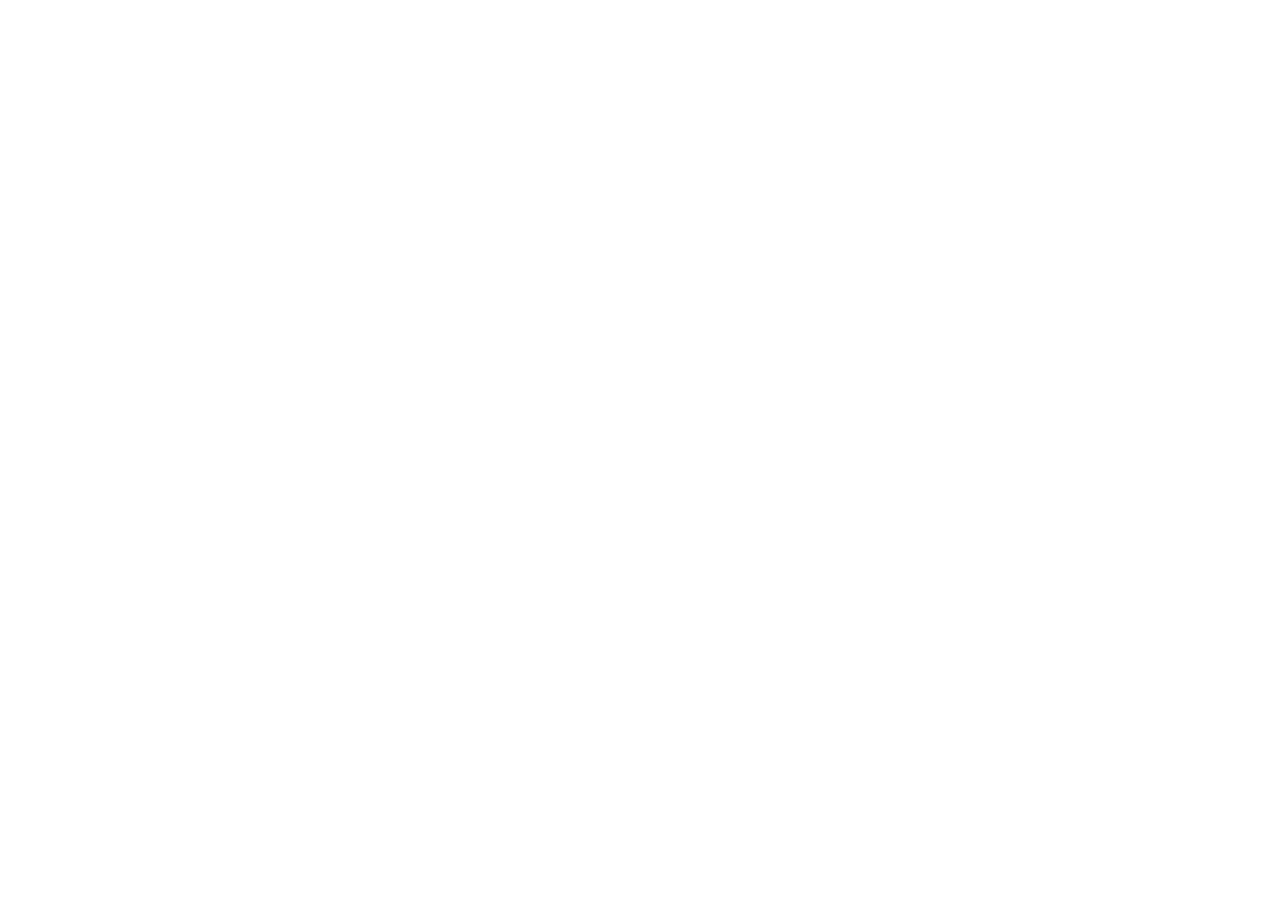
==== index.html @ b1da07f9 "Initial Portfolio Website" ====
<!doctype html>
<html lang="en">
  <head>
    <meta charset="UTF-8" />
    <meta name="viewport" content="width=device-width, initial-scale=1.0" />
    <title>Samin Easar | Portfolio</title>
  </head>
  <body></body>
</html>
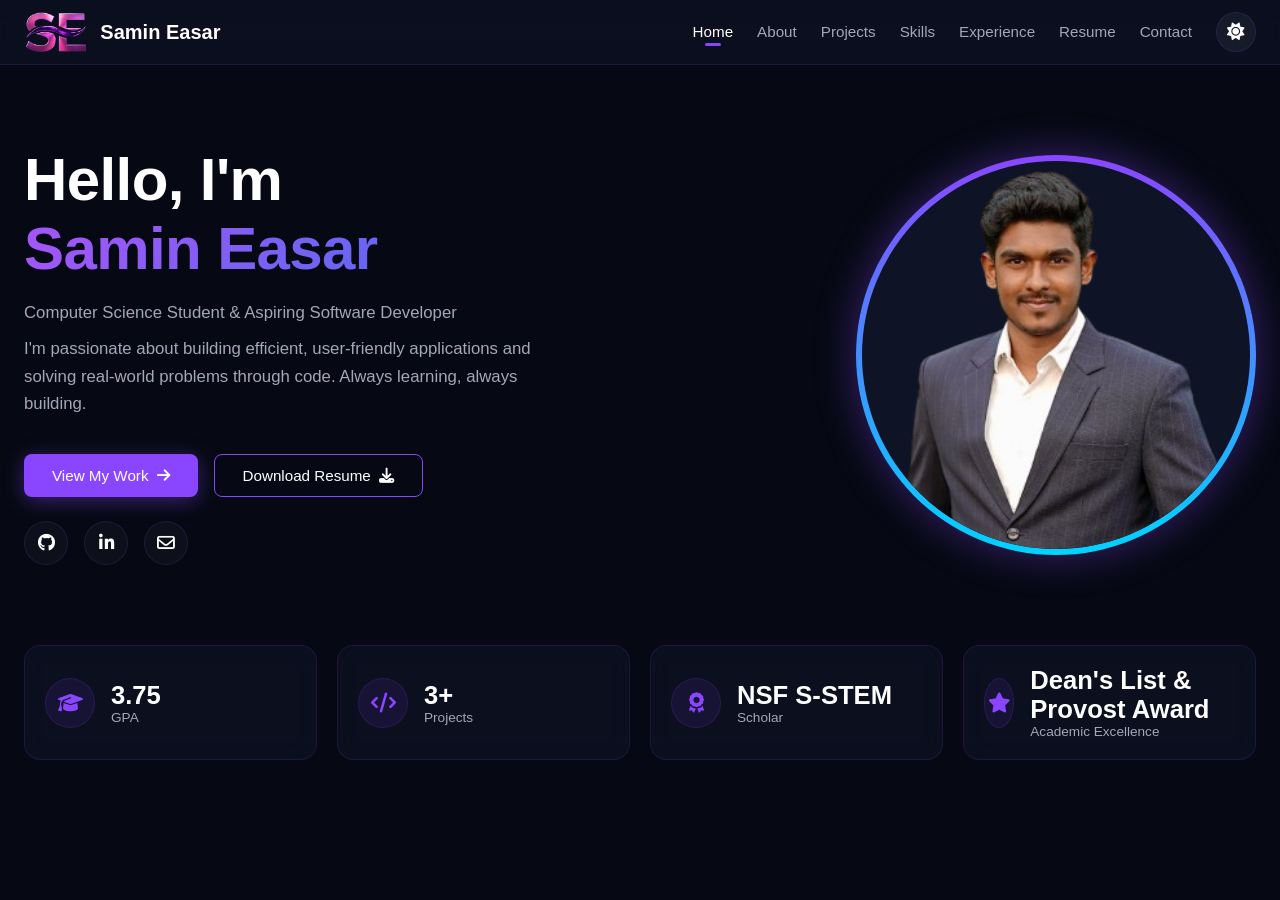
==== commit 3b283f39: "Final portfolio website submission" ====
--- a/index.html
+++ b/index.html
@@ -1,9 +1,136 @@
 <!doctype html>
-<html lang="en">
+<html lang="en" data-theme="dark">
   <head>
     <meta charset="UTF-8" />
     <meta name="viewport" content="width=device-width, initial-scale=1.0" />
-    <title>Samin Easar | Portfolio</title>
+    <title>Portfolio |Samin Easar</title>
+    <link rel="stylesheet" href="style.css" />
+    <link
+      rel="stylesheet"
+      href="https://cdnjs.cloudflare.com/ajax/libs/font-awesome/6.4.0/css/all.min.css"
+    />
   </head>
-  <body></body>
+  <body>
+    <header class="site-header">
+      <nav class="nav-bar">
+        <div class="brand-wrapper">
+          <img
+            src="assets/logos/MyLogo.png"
+            alt="SE Logo Architecture"
+            class="nav-logo-asset"
+          />
+          <span class="brand-logo">Samin Easar</span>
+        </div>
+        <div class="nav-right-container">
+          <ul class="nav-menu">
+            <li><a href="index.html" class="nav-link">Home</a></li>
+            <li><a href="about.html" class="nav-link">About</a></li>
+            <li><a href="projects.html" class="nav-link">Projects</a></li>
+            <li><a href="skills.html" class="nav-link">Skills</a></li>
+            <li><a href="experience.html" class="nav-link">Experience</a></li>
+            <li><a href="resume.html" class="nav-link">Resume</a></li>
+            <li><a href="contact.html" class="nav-link">Contact</a></li>
+          </ul>
+          <button
+            class="theme-switch-widget"
+            id="globalThemeToggler"
+            aria-label="Toggle Theme Engine"
+          >
+            <i class="fas fa-sun"></i>
+          </button>
+          <button class="mobile-toggle" aria-label="Toggle System Menu">
+            <i class="fas fa-bars"></i>
+          </button>
+        </div>
+      </nav>
+    </header>
+
+    <main class="view-wrapper">
+      <section class="hero-layout">
+        <div class="hero-body">
+          <h1 class="hero-title">Hello, I'm <br /><span>Samin Easar</span></h1>
+          <p class="hero-tag">
+            Computer Science Student & Aspiring Software Developer
+          </p>
+          <p class="hero-desc">
+            I'm passionate about building efficient, user-friendly applications
+            and solving real-world problems through code. Always learning,
+            always building.
+          </p>
+
+          <div class="hero-actions">
+            <a href="projects.html" class="btn btn-solid"
+              >View My Work <i class="fas fa-arrow-right"></i
+            ></a>
+            <a href="resume.pdf" download class="btn btn-outline"
+              >Download Resume <i class="fas fa-download"></i
+            ></a>
+          </div>
+
+          <div class="social-circle-row">
+            <a
+              href="https://github.com/samin-easar"
+              target="_blank"
+              class="social-icon"
+              ><i class="fab fa-github"></i
+            ></a>
+            <a
+              href="https://www.linkedin.com/in/samin-easar"
+              target="_blank"
+              class="social-icon"
+              ><i class="fab fa-linkedin-in"></i
+            ></a>
+            <a href="contact.html" class="social-icon"
+              ><i class="far fa-envelope"></i
+            ></a>
+          </div>
+        </div>
+
+        <div class="hero-graphic">
+          <div class="avatar-halo-ring">
+            <img
+              src="assets/images/MyImage.png"
+              alt="Samin Easar Professional Portrait Picture"
+              class="avatar-img"
+            />
+          </div>
+        </div>
+      </section>
+
+      <section class="metrics-strip">
+        <div class="glass-card metric-panel">
+          <div class="metric-glyph-box">
+            <i class="fas fa-graduation-cap"></i>
+          </div>
+          <div>
+            <p class="metric-num">3.75</p>
+            <p class="metric-lbl">GPA</p>
+          </div>
+        </div>
+        <div class="glass-card metric-panel">
+          <div class="metric-glyph-box"><i class="fas fa-code"></i></div>
+          <div>
+            <p class="metric-num">3+</p>
+            <p class="metric-lbl">Projects</p>
+          </div>
+        </div>
+        <div class="glass-card metric-panel">
+          <div class="metric-glyph-box"><i class="fas fa-award"></i></div>
+          <div>
+            <p class="metric-num">NSF S-STEM</p>
+            <p class="metric-lbl">Scholar</p>
+          </div>
+        </div>
+        <div class="glass-card metric-panel">
+          <div class="metric-glyph-box"><i class="fas fa-star"></i></div>
+          <div>
+            <p class="metric-num">Dean's List & Provost Award</p>
+            <p class="metric-lbl">Academic Excellence</p>
+          </div>
+        </div>
+      </section>
+    </main>
+
+    <script src="script.js"></script>
+  </body>
 </html>
--- a/style.css
+++ b/style.css
@@ -0,0 +1,1488 @@
+:root {
+  /* DEFAULT DARK MODE PARAMETERS */
+  --bg-main: #060913;
+  --bg-surface: #0e1326;
+  --bg-glass: rgba(14, 19, 38, 0.65);
+  --border-glass: rgba(138, 70, 255, 0.15);
+  --text-white: #ffffff;
+  --text-gray: #a2a8b8;
+  --doc-bg: #ffffff;
+  --doc-text: #000000;
+
+  /* UNIVERSAL ASSET TOKENS */
+  --purple-primary: #8a46ff;
+  --purple-glow: rgba(138, 70, 255, 0.4);
+  --neon-blue: #00d4ff;
+  --neon-blue-glow: rgba(0, 212, 255, 0.3);
+  --font-headings: sans-serif;
+  --font-body: sans-serif;
+  --transition-smooth: all 0.3s cubic-bezier(0.4, 0, 0.2, 1);
+}
+
+/* INVERTED LIGHT MODE PARAMETERS -Use HTML root elements containing [data-theme="light"] properties*/
+[data-theme="light"] {
+  --bg-main: #f3f4f6;
+  --bg-surface: #ffffff;
+  --bg-glass: rgba(255, 255, 255, 0.75);
+  --border-glass: rgba(138, 70, 255, 0.2);
+  --text-white: #111827; /* Deep midnight black for crisp readability in light mode */
+  --text-gray: #4b5563; /* High contrast dark slate grey for subtexts */
+  --doc-bg: #f9fafb;
+  --doc-text: #111827;
+  --purple-glow: rgba(138, 70, 255, 0.15);
+}
+
+* {
+  box-sizing: border-box;
+  margin: 0;
+  padding: 0;
+}
+
+html {
+  scroll-behavior: smooth; /* Animates internal viewport jumps elegantly */
+  background-color: var(--bg-main);
+  color: var(--text-white);
+  font-family: var(--font-body);
+  transition:
+    background-color var(--transition-smooth),
+    color var(--transition-smooth);
+}
+
+body {
+  min-height: 100vh; /* Extends canvas envelope to minimum device viewport elevations */
+  display: flex;
+  flex-direction: column;
+  overflow-x: hidden;
+  background-color: var(--bg-main);
+  color: var(--text-white);
+}
+
+h1,
+h2,
+h3,
+h4,
+h5,
+h6 {
+  font-family: var(--font-headings);
+  letter-spacing: -0.01em;
+  color: var(
+    --text-white
+  ); /* Ensures all heading tags update dynamically with the theme */
+}
+
+a {
+  text-decoration: none;
+  color: inherit;
+}
+
+li {
+  list-style: none;
+}
+
+.glass-card {
+  background: var(--bg-glass);
+  backdrop-filter: blur(
+    12px
+  ); /* Computes modern glass frosted blurring pixel masks */
+  -webkit-backdrop-filter: blur(
+    12px
+  ); /* Compatibility rendering overlay for iOS devices */
+  border: 1px solid var(--border-glass);
+  border-radius: 16px;
+  transition: var(--transition-smooth);
+  color: var(--text-white);
+}
+
+.glass-card:hover {
+  border-color: rgba(138, 70, 255, 0.4);
+  box-shadow: 0 10px 30px rgba(138, 70, 255, 0.08);
+}
+
+.text-gradient {
+  background: linear-gradient(
+    135deg,
+    var(--text-white) 30%,
+    var(--purple-primary) 100%
+  );
+  -webkit-background-clip: text;
+  -webkit-text-fill-color: transparent;
+}
+
+.text-purple-glow {
+  color: var(--purple-primary);
+  text-shadow: 0 0 15px var(--purple-glow);
+}
+
+.btn {
+  display: inline-flex;
+  align-items: center;
+  justify-content: center;
+  gap: 8px; /* Places standard uniform spacing layout paths between labels and icons */
+  padding: 12px 28px;
+  font-family: var(--font-headings);
+  font-weight: 500;
+  font-size: 0.95rem;
+  border-radius: 8px;
+  cursor: pointer;
+  transition: var(--transition-smooth);
+}
+
+.btn-solid {
+  background: var(--purple-primary);
+  color: #ffffff !important; /* Locks button label contrast */
+  border: none;
+  box-shadow: 0 4px 20px var(--purple-glow);
+}
+
+.btn-solid:hover {
+  background: #9d62ff;
+  transform: translateY(-2px);
+  box-shadow: 0 6px 25px rgba(138, 70, 255, 0.6);
+}
+
+.btn-outline {
+  background: transparent;
+  color: var(--text-white);
+  border: 1px solid var(--purple-primary);
+}
+
+.btn-outline:hover {
+  background: rgba(138, 70, 255, 0.1);
+  transform: translateY(-2px);
+}
+
+/* Professional Link Rows */
+.social-circle-row {
+  display: flex;
+  gap: 16px;
+  margin-top: 24px;
+}
+
+.social-icon {
+  width: 44px;
+  height: 44px;
+  display: flex;
+  align-items: center;
+  justify-content: center;
+  border-radius: 50%;
+  border: 1px solid var(--border-glass);
+  background: rgba(255, 255, 255, 0.03);
+  font-size: 1.1rem;
+  color: var(--text-white);
+  transition: var(--transition-smooth);
+}
+
+.social-icon:hover {
+  border-color: var(--neon-blue);
+  color: var(--neon-blue);
+  box-shadow: 0 0 15px var(--neon-blue-glow); /* Alternative color light splash feedback */
+  transform: scale(1.05);
+}
+
+/* NAVIGATION MENU HEADER MODULE & THEME SWITCH INTERFACE */
+.site-header {
+  position: sticky;
+  top: 0;
+  z-index: 2000;
+  background: var(--bg-glass);
+  backdrop-filter: blur(16px);
+  -webkit-backdrop-filter: blur(16px);
+  border-bottom: 1px solid var(--border-glass);
+}
+
+.nav-bar {
+  max-width: 1300px;
+  margin: 0 auto;
+  padding: 12px 24px;
+  display: flex;
+  justify-content: space-between;
+  align-items: center;
+}
+
+.brand-wrapper {
+  display: flex;
+  align-items: center;
+  gap: 12px;
+}
+
+.nav-logo-asset {
+  height: 40px;
+  width: auto;
+  display: block;
+}
+
+.brand-logo {
+  font-weight: 700;
+  font-size: 1.25rem;
+  color: var(--text-white);
+}
+
+.nav-right-container {
+  display: flex;
+  align-items: center;
+  gap: 24px;
+}
+
+.nav-menu {
+  display: flex;
+  align-items: center;
+  gap: 24px;
+}
+
+.nav-link {
+  font-size: 0.95rem;
+  font-weight: 500;
+  color: var(--text-gray) !important;
+  position: relative;
+  padding: 6px 0;
+}
+
+.nav-link:hover,
+.nav-link.active {
+  color: var(--text-white) !important;
+}
+
+/* Menu Highlight Interaction Trackers */
+.nav-link::after {
+  content: "";
+  position: absolute;
+  bottom: 0;
+  left: 50%;
+  width: 0;
+  height: 3px;
+  background: var(--purple-primary);
+  border-radius: 2px;
+  transition: var(--transition-smooth);
+  transform: translateX(
+    -50%
+  ); /* Centers alignment axis directly on horizontal points */
+}
+
+.nav-link.active::after {
+  width: 16px;
+}
+
+/* Dark Mode Round Toggler Button Component */
+.theme-switch-widget {
+  background: rgba(255, 255, 255, 0.05);
+  border: 1px solid var(--border-glass);
+  color: var(--text-white);
+  width: 40px;
+  height: 40px;
+  border-radius: 50%;
+  cursor: pointer;
+  display: flex;
+  align-items: center;
+  justify-content: center;
+  font-size: 1.1rem;
+  transition: var(--transition-smooth);
+}
+
+.theme-switch-widget:hover {
+  background: var(--purple-primary);
+  color: #ffffff;
+  box-shadow: 0 0 15px var(--purple-glow);
+}
+
+.mobile-toggle {
+  display: none;
+  background: none;
+  border: none;
+  color: var(--text-white);
+  font-size: 1.4rem;
+  cursor: pointer;
+}
+
+/* TEMPLATE MAIN CONTAINER FLOWS */
+.view-wrapper {
+  flex: 1;
+  max-width: 1300px;
+  width: 100%;
+  margin: 0 auto;
+  padding: 40px 24px 80px;
+}
+
+/* INDEX LANDING HERO SECTION MODULE */
+.hero-layout {
+  display: flex;
+  align-items: center;
+  justify-content: space-between;
+  gap: 60px;
+  padding: 40px 0;
+}
+
+.hero-body {
+  flex: 1;
+}
+
+.hero-tag {
+  font-size: 1.05rem;
+  font-weight: 500;
+  color: var(--text-gray);
+  margin-bottom: 12px;
+}
+
+.hero-title {
+  font-size: 3.75rem;
+  font-weight: 800;
+  line-height: 1.15;
+  margin-bottom: 20px;
+  color: var(--text-white);
+}
+
+.hero-title span {
+  background: linear-gradient(135deg, #a855f7 0%, #6366f1 100%);
+  -webkit-background-clip: text;
+  -webkit-text-fill-color: transparent;
+}
+
+.hero-desc {
+  font-size: 1.05rem;
+  color: var(--text-gray);
+  line-height: 1.65;
+  max-width: 550px;
+  margin-bottom: 36px;
+}
+
+.hero-actions {
+  display: flex;
+  gap: 16px;
+}
+
+.hero-graphic {
+  position: relative;
+  display: flex;
+  justify-content: center;
+  align-items: center;
+}
+
+/* Circular Portrait Avatar Frame Glow Configuration */
+.avatar-halo-ring {
+  width: 400px;
+  height: 400px;
+  border-radius: 50%;
+  padding: 6px;
+  background: linear-gradient(180deg, var(--purple-primary), var(--neon-blue));
+  box-shadow: 0 0 40px var(--purple-glow);
+}
+
+.avatar-img {
+  width: 100%;
+  height: 100%;
+  object-fit: cover;
+  border-radius: 50%;
+  background: var(--bg-surface);
+}
+
+/* Wide Quick Glance Metric Dashboard Panels */
+.metrics-strip {
+  display: grid;
+  grid-template-columns: repeat(4, 1fr);
+  gap: 20px;
+  margin-top: 40px;
+}
+
+.metric-panel {
+  padding: 20px;
+  display: flex;
+  align-items: center;
+  gap: 16px;
+}
+
+.metric-glyph-box {
+  width: 50px;
+  height: 50px;
+  border-radius: 50%;
+  background: rgba(138, 70, 255, 0.1);
+  display: flex;
+  align-items: center;
+  justify-content: center;
+  font-size: 1.25rem;
+  color: var(--purple-primary);
+  border: 1px solid var(--border-glass);
+}
+
+.metric-num {
+  font-size: 1.6rem;
+  font-weight: 700;
+  color: var(--text-white);
+}
+
+.metric-lbl {
+  font-size: 0.85rem;
+  color: var(--text-gray);
+}
+
+/* ABOUT BIO SECTION MODULE */
+.about-split-layout {
+  display: grid;
+  grid-template-columns: 1.1fr 0.9fr;
+  gap: 50px;
+}
+
+.about-main-title {
+  font-size: 2.75rem;
+  margin-bottom: 24px;
+  position: relative;
+  display: inline-block;
+  color: var(--text-white);
+}
+
+.about-main-title::after {
+  content: "";
+  position: absolute;
+  bottom: -6px;
+  left: 0;
+  width: 50px;
+  height: 4px;
+  background: var(--purple-primary);
+  border-radius: 2px;
+}
+
+.about-bio p {
+  color: var(--text-gray);
+  line-height: 1.7;
+  font-size: 1.05rem;
+  margin-bottom: 20px;
+}
+
+.signature-svg {
+  font-family: sans-serif;
+  font-style: italic;
+  font-size: 1.8rem;
+  font-weight: 600;
+  color: var(--purple-primary);
+  margin: 20px 0;
+}
+
+.about-studio-card {
+  width: 100%;
+  border-radius: 16px;
+  overflow: hidden;
+  margin-top: 20px;
+}
+
+.about-studio-card img {
+  width: 100%;
+  display: block;
+  object-fit: cover;
+}
+
+/* Right Profile Personal Identity Card Table Module */
+.info-panel {
+  padding: 24px;
+}
+
+.info-panel-title {
+  font-size: 1.2rem;
+  margin-bottom: 20px;
+  display: flex;
+  align-items: center;
+  gap: 10px;
+  color: var(--text-white);
+}
+
+.info-matrix-row {
+  display: flex;
+  justify-content: space-between;
+  align-items: center;
+  padding: 14px 0;
+  border-bottom: 1px solid var(--border-glass);
+  font-size: 0.95rem;
+}
+
+.info-matrix-row:last-child {
+  border-bottom: none;
+}
+
+.matrix-label {
+  color: var(--text-gray);
+  display: flex;
+  align-items: center;
+  gap: 10px;
+}
+
+.matrix-val {
+  font-weight: 500;
+  color: var(--text-white);
+}
+
+.matrix-val.status-glow {
+  color: var(--neon-blue) !important;
+  text-shadow: 0 0 10px var(--neon-blue-glow);
+}
+
+.what-we-do-zone {
+  margin-top: 40px;
+}
+
+.sub-section-title {
+  font-size: 1.5rem;
+  margin-bottom: 20px;
+  color: var(--text-white);
+}
+
+/* Double Column Competence Grid blocks */
+.what-we-do-grid {
+  display: grid;
+  grid-template-columns: 1fr 1fr;
+  gap: 16px;
+}
+
+.service-box {
+  padding: 20px;
+}
+
+.service-icon-wrapper {
+  width: 44px;
+  height: 44px;
+  border-radius: 10px;
+  background: rgba(138, 70, 255, 0.1);
+  border: 1px solid var(--border-glass);
+  display: flex;
+  align-items: center;
+  justify-content: center;
+  font-size: 1.2rem;
+  color: var(--purple-primary);
+  margin-bottom: 14px;
+}
+
+.service-box h4 {
+  font-size: 1.1rem;
+  margin-bottom: 8px;
+  color: var(--text-white);
+}
+
+.service-box p {
+  font-size: 0.85rem;
+  color: var(--text-gray);
+  line-height: 1.5;
+}
+
+/* PROJECTS GALLERY VIEW EXTENSIONS */
+.center-heading-block {
+  text-align: center;
+  margin-bottom: 40px;
+}
+
+.center-heading-block h1 {
+  font-size: 2.75rem;
+  margin-bottom: 8px;
+  color: var(--text-white);
+}
+
+.center-heading-block p {
+  color: var(--text-gray);
+}
+
+/* JavaScript Project Filter Control row */
+.filter-button-container {
+  display: flex;
+  justify-content: center;
+  gap: 12px;
+  margin-bottom: 40px;
+}
+
+.filter-trigger {
+  background: var(--bg-surface);
+  border: 1px solid var(--border-glass);
+  color: var(--text-gray);
+  padding: 8px 22px;
+  border-radius: 30px;
+  font-family: var(--font-headings);
+  font-size: 0.9rem;
+  font-weight: 500;
+  cursor: pointer;
+  transition: var(--transition-smooth);
+}
+
+.filter-trigger:hover,
+.filter-trigger.active {
+  background: var(--purple-primary);
+  color: #ffffff !important;
+  border-color: var(--purple-primary);
+  box-shadow: 0 4px 15px var(--purple-glow);
+}
+
+/* Split Showcase Project Matrix Grid layout */
+.showcase-grid {
+  display: grid;
+  grid-template-columns: repeat(2, 1fr);
+  gap: 24px;
+}
+
+.showcase-card {
+  overflow: hidden;
+  display: flex;
+  flex-direction: column;
+}
+
+.showcase-visual {
+  width: 100%;
+  height: 220px;
+  overflow: hidden;
+  background: #12182d;
+  border-bottom: 1px solid var(--border-glass);
+}
+
+.showcase-visual img {
+  width: 100%;
+  height: 100%;
+  object-fit: cover;
+  transition: var(--transition-smooth);
+}
+
+.showcase-card:hover .showcase-visual img {
+  transform: scale(1.03);
+}
+
+.showcase-details {
+  padding: 24px;
+  flex: 1;
+  display: flex;
+  flex-direction: column;
+}
+
+.showcase-details h3 {
+  font-size: 1.25rem;
+  margin-bottom: 6px;
+  color: var(--text-white);
+}
+
+.showcase-details p {
+  font-size: 0.9rem;
+  color: var(--text-gray);
+  line-height: 1.5;
+  margin-bottom: 16px;
+}
+
+.tag-cloud {
+  display: flex;
+  flex-wrap: wrap;
+  gap: 8px;
+  margin-top: auto;
+  margin-bottom: 16px;
+}
+
+.tech-pill {
+  font-size: 0.75rem;
+  background: rgba(255, 255, 255, 0.05);
+  border: 1px solid var(--border-glass);
+  padding: 4px 12px;
+  border-radius: 12px;
+  color: var(--text-gray);
+}
+
+body.light .tech-pill {
+  color: #111827;
+  background: rgba(0, 0, 0, 0.05);
+}
+
+.showcase-action-anchor {
+  font-size: 0.9rem;
+  font-weight: 600;
+  color: var(--purple-primary);
+  display: inline-flex;
+  align-items: center;
+  gap: 6px;
+}
+
+/* PROJECT DETAIL VIEW SPECIFICS EXTENSIONS */
+.back-nav-container {
+  margin-bottom: 30px;
+}
+
+.back-link {
+  display: inline-flex;
+  align-items: center;
+  gap: 8px;
+  color: var(--text-gray);
+  font-weight: 500;
+}
+
+.back-link:hover {
+  color: var(--purple-primary);
+}
+
+.detail-split-layout {
+  display: grid;
+  grid-template-columns: 1fr 1fr;
+  gap: 50px;
+  align-items: start;
+}
+
+/* Computer Aided Mockup Frame Interface Wrapper */
+.detail-mockup-wrapper {
+  background: radial-gradient(
+    circle at center,
+    var(--purple-glow) 0%,
+    transparent 70%
+  );
+  padding: 40px;
+  display: flex;
+  justify-content: center;
+  border-radius: 20px;
+}
+
+.phone-frame-container {
+  width: 280px;
+  background: #000000;
+  border: 10px solid #1a1e2e;
+  border-radius: 36px;
+  box-shadow: 0 25px 60px rgba(0, 0, 0, 0.6);
+  overflow: hidden;
+}
+
+.phone-frame-container img {
+  width: 100%;
+  display: block;
+}
+
+.detail-info-pane h1 {
+  font-size: 2.75rem;
+  margin-bottom: 16px;
+  line-height: 1.15;
+  color: var(--text-white);
+}
+
+.detail-info-pane p {
+  color: var(--text-gray);
+  font-size: 1.05rem;
+  line-height: 1.65;
+  margin-bottom: 30px;
+}
+
+.detail-meta-stack {
+  display: grid;
+  grid-template-columns: 1fr 1fr;
+  gap: 30px;
+  margin-bottom: 40px;
+}
+
+.meta-column h3 {
+  font-size: 1.1rem;
+  margin-bottom: 14px;
+  border-bottom: 1px solid var(--border-glass);
+  padding-bottom: 6px;
+  color: var(--text-white);
+}
+
+.bullet-features-list li {
+  display: flex;
+  align-items: start;
+  gap: 10px;
+  font-size: 0.95rem;
+  color: var(--text-gray);
+  margin-bottom: 10px;
+}
+
+.bullet-features-list li i {
+  color: var(--neon-blue);
+  margin-top: 4px;
+}
+
+.detail-actions-row {
+  display: flex;
+  gap: 16px;
+  border-bottom: 1px solid var(--border-glass);
+  padding-bottom: 40px;
+  margin-bottom: 40px;
+}
+
+.related-showcase-zone h2 {
+  font-size: 1.4rem;
+  margin-bottom: 20px;
+  color: var(--text-white);
+}
+
+.related-grid-layout {
+  display: grid;
+  grid-template-columns: repeat(3, 1fr);
+  gap: 16px;
+}
+
+.related-mini-card {
+  padding: 16px;
+  display: flex;
+  align-items: center;
+  gap: 12px;
+}
+
+.related-icon-box {
+  font-size: 1.5rem;
+  color: var(--purple-primary);
+}
+
+.related-mini-card h4 {
+  font-size: 0.95rem;
+  margin-bottom: 2px;
+  color: var(--text-white);
+}
+
+.related-mini-card p {
+  font-size: 0.8rem;
+  color: var(--text-gray);
+}
+
+/* SKILLS MATRIX VIEW EXTENSIONS */
+.skills-split-layout {
+  display: grid;
+  grid-template-columns: 1fr 1fr;
+  gap: 30px;
+}
+
+.skills-column-box {
+  padding: 24px;
+}
+
+.skills-column-box h3 {
+  font-size: 1.2rem;
+  margin-bottom: 24px;
+  display: flex;
+  align-items: center;
+  gap: 10px;
+  color: var(--text-white);
+}
+
+.skills-column-box h3 i {
+  color: var(--purple-primary);
+}
+
+.progress-metric-item {
+  margin-bottom: 18px;
+}
+
+.progress-metric-meta {
+  display: flex;
+  justify-content: space-between;
+  font-size: 0.9rem;
+  font-weight: 500;
+  margin-bottom: 6px;
+  color: var(--text-white);
+}
+
+/* Skill track empty canvas channel */
+.progress-track-bg {
+  width: 100%;
+  height: 7px;
+  background: rgba(255, 255, 255, 0.05);
+  border-radius: 4px;
+  overflow: hidden;
+}
+
+body.light .progress-track-bg {
+  background: rgba(0, 0, 0, 0.08);
+}
+
+/* Interpolated fill node component animated via JavaScript trigger */
+.progress-fill-node {
+  height: 100%;
+  background: linear-gradient(90deg, var(--purple-primary), var(--neon-blue));
+  border-radius: 4px;
+  width: 0%;
+  box-shadow: 0 0 10px var(--purple-glow);
+  transition: width 1s cubic-bezier(0.4, 0, 0.2, 1);
+}
+
+/* 3 Column Grid matrix framework for developer tools */
+.grid-tools-layout {
+  display: grid;
+  grid-template-columns: repeat(3, 1fr);
+  gap: 14px;
+}
+
+.tool-tile-card {
+  padding: 20px;
+  text-align: center;
+  display: flex;
+  flex-direction: column;
+  align-items: center;
+  gap: 10px;
+}
+
+.tool-tile-card i {
+  font-size: 2.2rem;
+  background: linear-gradient(135deg, var(--text-white), var(--purple-primary));
+  -webkit-background-clip: text;
+  -webkit-text-fill-color: transparent;
+}
+
+body.light .tool-tile-card i {
+  background: linear-gradient(135deg, #111827, var(--purple-primary));
+  -webkit-background-clip: text;
+  -webkit-text-fill-color: transparent;
+}
+
+.tool-tile-card span {
+  font-size: 0.85rem;
+  font-weight: 500;
+  color: var(--text-gray);
+}
+
+/* Horizontal Professional Soft Competencies Strip */
+.soft-skills-full-strip {
+  margin-top: 30px;
+  padding: 24px;
+}
+
+.soft-skills-full-strip h3 {
+  font-size: 1.2rem;
+  margin-bottom: 20px;
+  display: flex;
+  align-items: center;
+  gap: 10px;
+  color: var(--text-white);
+}
+
+.soft-skills-row-layout {
+  display: grid;
+  grid-template-columns: repeat(5, 1fr);
+  gap: 14px;
+}
+
+.soft-skill-capsule {
+  padding: 16px 8px;
+  text-align: center;
+  display: flex;
+  flex-direction: column;
+  align-items: center;
+  gap: 10px;
+}
+
+.soft-skill-capsule i {
+  font-size: 1.3rem;
+  color: var(--purple-primary);
+}
+
+.soft-skill-capsule span {
+  font-size: 0.85rem;
+  font-weight: 500;
+  color: var(--text-white);
+}
+
+.quote-marquee-banner {
+  margin-top: 40px;
+  padding: 20px;
+  text-align: center;
+  font-family: var(--font-headings);
+  font-size: 1.35rem;
+  font-weight: 600;
+  background: linear-gradient(
+    90deg,
+    transparent,
+    rgba(138, 70, 255, 0.08) 50%,
+    transparent
+  );
+}
+
+/* WORK EXPERIENCE TIMELINE COMPONENT */
+.experience-vertical-timeline {
+  max-width: 850px;
+  margin: 40px auto 0;
+  position: relative;
+  padding-left: 32px;
+}
+
+.experience-vertical-timeline::before {
+  content: "";
+  position: absolute;
+  top: 5px;
+  left: 11px;
+  width: 2px;
+  height: 100%;
+  background: linear-gradient(
+    180deg,
+    var(--purple-primary) 0%,
+    rgba(138, 70, 255, 0.03) 100%
+  );
+}
+
+.timeline-event-card {
+  position: relative;
+  margin-bottom: 24px;
+  padding: 24px;
+  display: flex;
+  gap: 20px;
+  align-items: start;
+}
+
+.timeline-event-card::before {
+  content: "";
+  position: absolute;
+  top: 28px;
+  left: -26px;
+  width: 10px;
+  height: 10px;
+  border-radius: 50%;
+  background: var(--purple-primary);
+  box-shadow: 0 0 10px var(--purple-glow);
+  z-index: 10;
+}
+
+.timeline-icon-box {
+  width: 46px;
+  height: 46px;
+  border-radius: 10px;
+  background: rgba(255, 255, 255, 0.02);
+  border: 1px solid var(--border-glass);
+  display: flex;
+  align-items: center;
+  justify-content: center;
+  font-size: 1.2rem;
+  color: var(--purple-primary);
+  flex-shrink: 0;
+}
+
+.timeline-body-content {
+  flex: 1;
+}
+
+.timeline-header-row {
+  display: flex;
+  justify-content: space-between;
+  align-items: start;
+  margin-bottom: 12px;
+}
+
+.timeline-header-row h3 {
+  font-size: 1.15rem;
+  margin-bottom: 2px;
+  color: var(--text-white);
+}
+
+.timeline-header-row h4 {
+  font-size: 0.95rem;
+  color: var(--purple-primary);
+  font-weight: 500;
+}
+
+.timeline-date-badge {
+  display: inline-flex;
+  align-items: center;
+  gap: 6px;
+  padding: 5px 12px;
+  background: rgba(255, 255, 255, 0.03);
+  border: 1px solid var(--border-glass);
+  border-radius: 20px;
+  font-size: 0.8rem;
+  color: var(--text-gray);
+  white-space: nowrap;
+}
+
+.timeline-desc-list li {
+  position: relative;
+  padding-left: 14px;
+  font-size: 0.9rem;
+  color: var(--text-gray);
+  line-height: 1.6;
+  margin-bottom: 6px;
+}
+
+.timeline-desc-list li::before {
+  content: "";
+  position: absolute;
+  top: 8px;
+  left: 0;
+  width: 4px;
+  height: 4px;
+  border-radius: 50%;
+  background: var(--purple-primary);
+}
+
+/* RESUME SPLIT VIEW CONFIGURATION EXTENSIONS */
+.resume-split-layout {
+  display: grid;
+  grid-template-columns: 1fr 1fr;
+  gap: 30px;
+  align-items: start;
+}
+
+.resume-navigation-toggle {
+  display: flex;
+  gap: 12px;
+  margin-bottom: 30px;
+}
+
+.resume-toggle-btn {
+  background: var(--bg-surface);
+  border: 1px solid var(--border-glass);
+  color: var(--text-gray);
+  padding: 8px 22px;
+  border-radius: 8px;
+  font-family: var(--font-headings);
+  font-size: 0.9rem;
+  font-weight: 500;
+  cursor: pointer;
+  transition: var(--transition-smooth);
+}
+
+.resume-toggle-btn.active {
+  background: var(--purple-primary);
+  color: #ffffff !important;
+  border-color: var(--purple-primary);
+}
+
+.resume-timeline-wrapper {
+  position: relative;
+  padding-left: 24px;
+}
+
+.resume-timeline-wrapper::before {
+  content: "";
+  position: absolute;
+  top: 5px;
+  left: 6px;
+  width: 1px;
+  height: 100%;
+  background: var(--border-glass);
+}
+
+.resume-timeline-node {
+  position: relative;
+  margin-bottom: 32px;
+}
+
+.resume-timeline-node::before {
+  content: "";
+  position: absolute;
+  top: 6px;
+  left: -22px;
+  width: 7px;
+  height: 7px;
+  border-radius: 50%;
+  background: var(--purple-primary);
+  box-shadow: 0 0 8px var(--purple-primary);
+}
+
+.resume-node-title {
+  font-size: 1.15rem;
+  margin-bottom: 4px;
+  color: var(--text-white);
+}
+
+.resume-node-subtitle {
+  font-size: 0.9rem;
+  color: var(--text-gray);
+  margin-bottom: 8px;
+}
+
+.resume-meta-inline-row {
+  display: flex;
+  gap: 16px;
+  font-size: 0.8rem;
+  color: var(--text-gray);
+}
+
+.resume-meta-inline-row span i {
+  color: var(--purple-primary);
+  margin-right: 4px;
+}
+
+.resume-awards-strip-grid {
+  display: grid;
+  grid-template-columns: repeat(3, 1fr);
+  gap: 12px;
+  margin-top: 30px;
+}
+
+.award-capsule-card {
+  padding: 14px;
+  display: flex;
+  align-items: center;
+  gap: 10px;
+}
+
+.award-capsule-card i {
+  font-size: 1.2rem;
+  color: var(--purple-primary);
+}
+
+.award-capsule-card h4 {
+  font-size: 0.8rem;
+  margin-bottom: 2px;
+  color: var(--text-white);
+}
+
+.award-capsule-card p {
+  font-size: 0.75rem;
+  color: var(--text-gray);
+}
+
+.resume-document-iframe-container {
+  padding: 24px;
+  display: flex;
+  flex-direction: column;
+  align-items: center;
+}
+
+/* Realistic Print Style Paper Sheet Preview Block */
+.document-sheet-mock {
+  width: 100%;
+  background: var(--doc-bg);
+  color: var(--doc-text) !important;
+  padding: 30px;
+  box-shadow: 0 15px 40px rgba(0, 0, 0, 0.15);
+  border-radius: 8px;
+  margin-bottom: 24px;
+  font-family: serif;
+  border: 1px solid var(--border-glass);
+  transition:
+    background-color var(--transition-smooth),
+    color var(--transition-smooth);
+}
+
+.document-sheet-mock h2 {
+  text-align: center;
+  font-family: serif;
+  font-size: 1.6rem;
+  letter-spacing: 0.02em;
+  color: #111827 !important; /* Standard print look */
+}
+
+.document-sheet-mock .doc-sub {
+  text-align: center;
+  font-size: 0.85rem;
+  margin-bottom: 8px;
+  color: #4b5563 !important;
+}
+
+.document-sheet-mock .doc-contact-bar {
+  display: flex;
+  justify-content: center;
+  flex-wrap: wrap;
+  gap: 12px;
+  font-size: 0.75rem;
+  border-bottom: 1px solid #111827;
+  padding-bottom: 8px;
+  margin-bottom: 14px;
+  color: #4b5563 !important;
+}
+
+.document-sheet-mock h3 {
+  font-size: 0.95rem;
+  border-bottom: 1px solid #111827;
+  padding-bottom: 2px;
+  margin-top: 14px;
+  margin-bottom: 8px;
+  text-transform: uppercase;
+  color: #111827 !important;
+}
+
+.doc-grid-item {
+  display: flex;
+  justify-content: space-between;
+  font-size: 0.85rem;
+  font-weight: bold;
+  color: #111827 !important;
+}
+
+.doc-body-p {
+  font-size: 0.8rem;
+  margin-bottom: 4px;
+  line-height: 1.4;
+  color: #4b5563 !important;
+}
+
+.doc-body-p strong {
+  color: #111827 !important;
+}
+
+.resume-iframe-actions-row {
+  display: flex;
+  gap: 16px;
+}
+
+/* CONTACT MODULE VIEW EXTENSIONS */
+.contact-split-layout {
+  display: grid;
+  grid-template-columns: 0.9fr 1.1fr;
+  gap: 50px;
+}
+
+.contact-details-col h1 {
+  font-size: 3.2rem;
+  line-height: 1.15;
+  margin-bottom: 20px;
+  color: var(--text-white);
+}
+
+.contact-details-col p {
+  color: var(--text-gray);
+  font-size: 1.05rem;
+  line-height: 1.6;
+  max-width: 440px;
+  margin-bottom: 30px;
+}
+
+.contact-cards-stack {
+  display: flex;
+  flex-direction: column;
+  gap: 14px;
+}
+
+.contact-meta-card {
+  padding: 18px;
+  display: flex;
+  align-items: center;
+  gap: 16px;
+}
+
+.contact-meta-card i {
+  font-size: 1.2rem;
+  color: var(--purple-primary);
+}
+
+.contact-meta-card h4 {
+  font-size: 0.8rem;
+  color: var(--text-gray);
+  margin-bottom: 2px;
+}
+
+.contact-meta-card p {
+  font-size: 0.95rem;
+  font-weight: 500;
+  color: var(--text-white);
+}
+
+.contact-form-panel {
+  padding: 30px;
+}
+
+.form-header-title {
+  display: flex;
+  align-items: center;
+  gap: 10px;
+  font-size: 1.2rem;
+  margin-bottom: 6px;
+  color: var(--text-white);
+}
+
+.form-header-title i {
+  color: var(--purple-primary);
+}
+
+.form-header-desc {
+  font-size: 0.9rem;
+  color: var(--text-gray);
+  margin-bottom: 24px;
+}
+
+.input-group-node {
+  margin-bottom: 16px;
+}
+
+.input-group-node label {
+  display: block;
+  font-size: 0.85rem;
+  font-weight: 500;
+  margin-bottom: 6px;
+  color: var(--text-white);
+}
+
+.input-group-node input,
+.input-group-node textarea {
+  width: 100%;
+  background: rgba(255, 255, 255, 0.02);
+  border: 1px solid var(--border-glass);
+  padding: 12px 14px;
+  border-radius: 8px;
+  color: var(
+    --text-white
+  ) !important; /* Guarantees typed data text changes with theme dynamically */
+  font-family: var(--font-body);
+  font-size: 0.95rem;
+  transition: var(--transition-smooth);
+}
+
+.input-group-node input:focus,
+.input-group-node textarea:focus {
+  outline: none;
+  border-color: var(--purple-primary);
+  box-shadow: 0 0 10px var(--purple-glow);
+}
+
+/* 6. COMPACT RESPONSIVE MEDIA BREAKPOINTS */
+@media (max-width: 1024px) {
+  .hero-layout,
+  .about-split-layout,
+  .detail-split-layout,
+  .skills-split-layout,
+  .resume-split-layout,
+  .contact-split-layout {
+    display: flex;
+    flex-direction: column;
+    gap: 40px;
+  }
+
+  .hero-layout {
+    flex-direction: column-reverse;
+    text-align: center;
+  }
+
+  .hero-desc {
+    margin: 0 auto 36px;
+  }
+
+  .hero-actions,
+  .social-circle-row {
+    justify-content: center;
+  }
+
+  .metrics-strip,
+  .showcase-grid,
+  .what-we-do-grid {
+    grid-template-columns: repeat(2, 1fr);
+  }
+
+  .soft-skills-row-layout {
+    grid-template-columns: repeat(3, 1fr);
+  }
+}
+
+@media (max-width: 768px) {
+  .mobile-toggle {
+    display: block;
+  }
+
+  .nav-menu {
+    position: absolute;
+    top: 100%;
+    left: 0;
+    width: 100%;
+    background: var(--bg-surface);
+    border-bottom: 1px solid var(--border-glass);
+    flex-direction: column;
+    padding: 24px 0;
+    gap: 20px;
+    display: none;
+  }
+
+  .nav-menu.mobile-open {
+    display: flex;
+  }
+
+  .metrics-strip,
+  .showcase-grid,
+  .what-we-do-grid,
+  .soft-skills-row-layout {
+    grid-template-columns: 1fr;
+  }
+
+  .hero-title {
+    font-size: 2.6rem;
+  }
+
+  .avatar-halo-ring {
+    width: 280px;
+    height: 280px;
+  }
+
+  .timeline-header-row {
+    flex-direction: column;
+    gap: 10px;
+  }
+
+  .resume-awards-strip-grid {
+    grid-template-columns: 1fr;
+  }
+}
